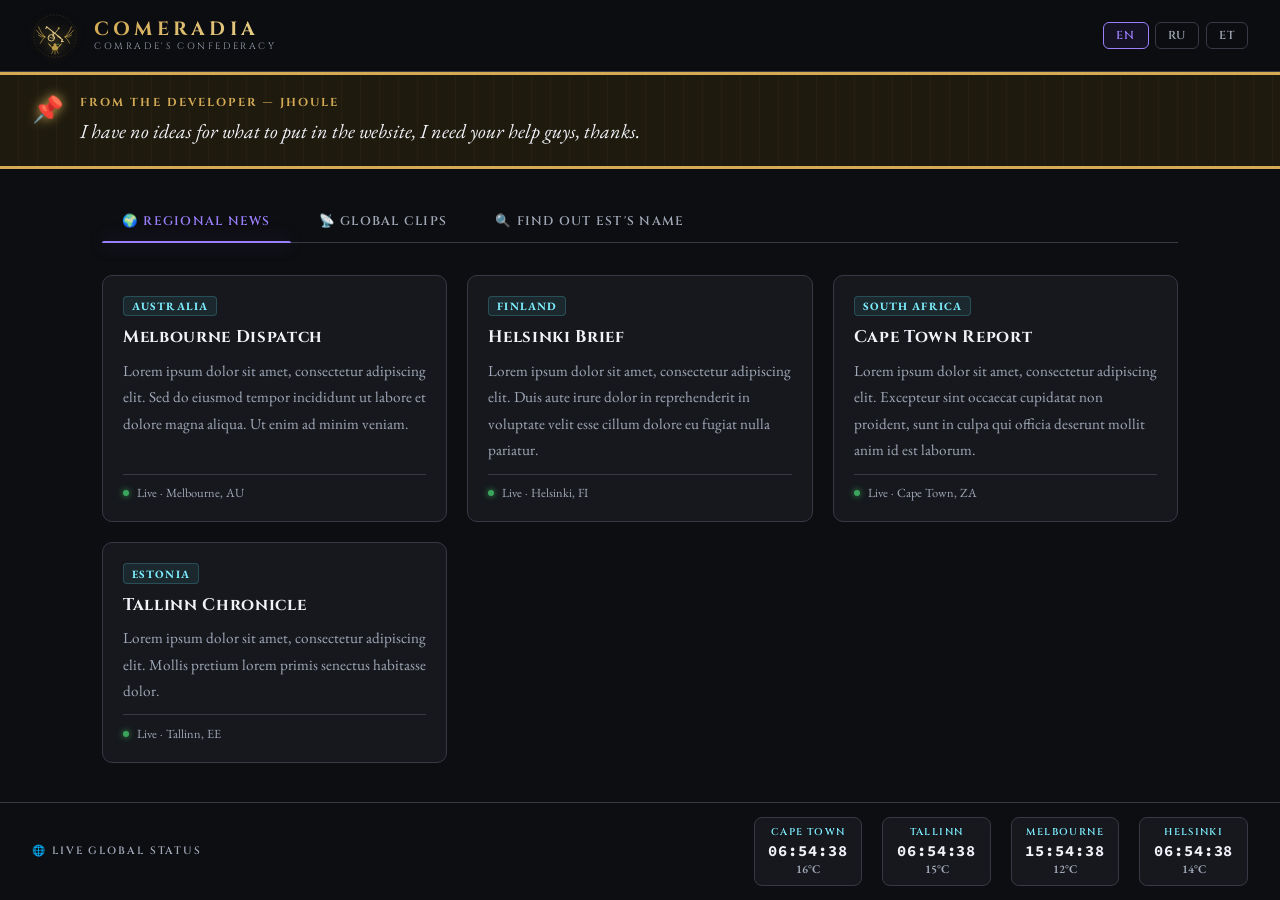
==== index.html @ 1955fc17 "Initial commit: Set up Comeradia project files" ====
<!DOCTYPE html>
<html lang="en">
<head>
  <meta charset="UTF-8" />
  <meta name="viewport" content="width=device-width, initial-scale=1.0" />
  <title>Comeradia — Global News</title>
  <link rel="preconnect" href="https://fonts.googleapis.com" />
  <link rel="stylesheet" href="https://fonts.googleapis.com/css2?family=Cinzel:wght@400;600;700;900&family=EB+Garamond:ital,wght@0,400;0,600;0,700;1,400&family=Source+Code+Pro:wght@400;600;700&display=swap" />
  <link rel="stylesheet" href="style.css" />
</head>
<body>

<!-- ── HEADER ──────────────────────────────────────────────────────────── -->
<header>
  <a class="header-brand" href="/" aria-label="Comeradia Home">

    <!-- ── Coat of Arms SVG ── -->
    <svg class="coa-wrap" viewBox="0 0 100 100" fill="none" xmlns="http://www.w3.org/2000/svg" aria-hidden="true">
      <!-- Palm branches (left) -->
      <g stroke="#c9a84c" stroke-width="1.4" stroke-linecap="round">
        <path d="M28 52 Q18 42 14 30" /><path d="M28 52 Q16 48 10 38" />
        <path d="M28 52 Q20 54 14 48" /><path d="M28 52 Q22 58 18 66" />
      </g>
      <!-- Palm branches (right) -->
      <g stroke="#c9a84c" stroke-width="1.4" stroke-linecap="round">
        <path d="M72 52 Q82 42 86 30" /><path d="M72 52 Q84 48 90 38" />
        <path d="M72 52 Q80 54 86 48" /><path d="M72 52 Q78 58 82 66" />
      </g>
      <!-- AK-47 (diagonal ╲) -->
      <g stroke="#e8d08a" stroke-width="2.2" stroke-linecap="round">
        <!-- barrel -->
        <line x1="32" y1="30" x2="62" y2="54" />
        <!-- stock -->
        <line x1="56" y1="50" x2="66" y2="58" />
        <line x1="66" y1="58" x2="64" y2="62" />
        <line x1="64" y1="62" x2="68" y2="62" />
        <!-- magazine -->
        <line x1="46" y1="42" x2="46" y2="52" />
        <!-- grip detail -->
        <line x1="32" y1="30" x2="30" y2="34" />
      </g>
      <!-- Bomb (diagonal ╱) -->
      <g stroke="#e8d08a" stroke-linecap="round">
        <!-- body -->
        <circle cx="42" cy="54" r="7" stroke-width="2" />
        <!-- fuse -->
        <path d="M46 48 Q52 42 58 34" stroke-width="1.6" />
        <circle cx="58" cy="33" r="2" fill="#c9a84c" stroke="none" />
        <!-- cross band on bomb -->
        <line x1="37" y1="52" x2="47" y2="56" stroke-width="1.2" />
      </g>
      <!-- Eagle body -->
      <g fill="#c9a84c" opacity=".92">
        <!-- body -->
        <ellipse cx="50" cy="76" rx="7" ry="5" />
        <!-- head -->
        <circle cx="50" cy="69" r="3.5" />
        <!-- beak + olive leaf -->
        <path d="M53 69 L56 68.5 L55 70 Z" />
        <ellipse cx="57" cy="68" rx="2.5" ry="1" transform="rotate(-20 57 68)" fill="#3ba55d" />
        <!-- wings -->
        <path d="M43 76 Q36 70 34 64 Q40 68 43 74 Z" />
        <path d="M57 76 Q64 70 66 64 Q60 68 57 74 Z" />
        <!-- tail feathers -->
        <path d="M46 81 Q45 86 43 88" stroke="#c9a84c" stroke-width="1.4" stroke-linecap="round" fill="none"/>
        <path d="M50 82 Q50 87 50 89" stroke="#c9a84c" stroke-width="1.4" stroke-linecap="round" fill="none"/>
        <path d="M54 81 Q55 86 57 88" stroke="#c9a84c" stroke-width="1.4" stroke-linecap="round" fill="none"/>
      </g>
      <!-- Outer ring -->
      <circle cx="50" cy="50" r="46" stroke="#c9a84c" stroke-width=".8" stroke-dasharray="4 3" opacity=".4" />
    </svg>

    <div class="logo">
      <span class="logo-title">Comeradia</span>
      <span class="logo-sub">Comrade's Confederacy</span>
    </div>
  </a>

  <nav class="lang-switcher" aria-label="Language">
    <a href="/"     class="active">EN</a>
    <a href="/ru/">RU</a>
    <a href="/et/">ET</a>
  </nav>
</header>

<!-- ── NOTICEBOARD ─────────────────────────────────────────────────────── -->
<div class="noticeboard" role="note">
  <div class="noticeboard-pin" aria-hidden="true">📌</div>
  <div class="noticeboard-inner">
    <span class="noticeboard-from">From the Developer — Jhoule</span>
    <p class="noticeboard-msg">I have no ideas for what to put in the website, I need your help guys, thanks.</p>
  </div>
</div>

<!-- ── MAIN ────────────────────────────────────────────────────────────── -->
<main>

  <nav class="tab-nav" aria-label="Sections">
    <button class="tab-btn active" data-tab="tab-news">🌍 Regional News</button>
    <button class="tab-btn"        data-tab="tab-clips">📡 Global Clips</button>
    <button class="tab-btn"        data-tab="tab-vault">🔍 Find Out Est's Name</button>
  </nav>

  <!-- ── TAB 1: REGIONAL NEWS ─────────────────────────────────────────── -->
  <section id="tab-news" class="tab-panel active" aria-label="Regional News">

    <div class="cards-grid">

      <article class="news-card">
        <span class="tag">Australia</span>
        <h3>Melbourne Dispatch</h3>
        <p>Lorem ipsum dolor sit amet, consectetur adipiscing elit. Sed do eiusmod tempor incididunt ut labore et dolore magna aliqua. Ut enim ad minim veniam.</p>
        <div class="card-meta"><div class="live-dot"></div> Live · Melbourne, AU</div>
      </article>

      <article class="news-card">
        <span class="tag">Finland</span>
        <h3>Helsinki Brief</h3>
        <p>Lorem ipsum dolor sit amet, consectetur adipiscing elit. Duis aute irure dolor in reprehenderit in voluptate velit esse cillum dolore eu fugiat nulla pariatur.</p>
        <div class="card-meta"><div class="live-dot"></div> Live · Helsinki, FI</div>
      </article>

      <article class="news-card">
        <span class="tag">South Africa</span>
        <h3>Cape Town Report</h3>
        <p>Lorem ipsum dolor sit amet, consectetur adipiscing elit. Excepteur sint occaecat cupidatat non proident, sunt in culpa qui officia deserunt mollit anim id est laborum.</p>
        <div class="card-meta"><div class="live-dot"></div> Live · Cape Town, ZA</div>
      </article>

      <article class="news-card">
        <span class="tag">Estonia</span>
        <h3>Tallinn Chronicle</h3>
        <p>Lorem ipsum dolor sit amet, consectetur adipiscing elit. Mollis pretium lorem primis senectus habitasse dolor.</p>
        <div class="card-meta"><div class="live-dot"></div> Live · Tallinn, EE</div>
      </article>

    </div>

  </section>

  <!-- ── TAB 2: GLOBAL CLIPS ───────────────────────────────────────────── -->
  <section id="tab-clips" class="tab-panel" aria-label="Global Clips">

    <div class="clips-header">
      <h2>Broadcast Feed</h2>
      <span class="live-badge"><span class="dot"></span>Live</span>
    </div>

    <div class="clips-feed">

      <div class="clip-item">
        <span class="clip-index">#001</span>
        <div class="clip-body">
          <span class="clip-region">South Africa</span>
          <div class="clip-headline">Southern Hemisphere Bulletin — Morning Edition</div>
          <div class="clip-copy">Lorem ipsum dolor sit amet, consectetur adipiscing elit. Sed do eiusmod tempor incididunt ut labore et dolore magna aliqua. Praesent commodo cursus magna, vel scelerisque nisl consectetur.</div>
        </div>
        <span class="clip-time">08:14 UTC</span>
      </div>

      <div class="clip-item">
        <span class="clip-index">#002</span>
        <div class="clip-body">
          <span class="clip-region">Estonia</span>
          <div class="clip-headline">Baltic State Briefing — Infrastructure Update</div>
          <div class="clip-copy">Lorem ipsum dolor sit amet, consectetur adipiscing elit. Duis aute irure dolor in reprehenderit in voluptate velit esse cillum dolore eu fugiat nulla pariatur.</div>
        </div>
        <span class="clip-time">09:02 UTC</span>
      </div>

      <div class="clip-item">
        <span class="clip-index">#003</span>
        <div class="clip-body">
          <span class="clip-region">Australia</span>
          <div class="clip-headline">Pacific Rim Digest — Trade & Economy</div>
          <div class="clip-copy">Lorem ipsum dolor sit amet, consectetur adipiscing elit. Excepteur sint occaecat cupidatat non proident, sunt in culpa qui officia deserunt mollit anim id est laborum.</div>
        </div>
        <span class="clip-time">10:47 UTC</span>
      </div>

      <div class="clip-item">
        <span class="clip-index">#004</span>
        <div class="clip-body">
          <span class="clip-region">Finland</span>
          <div class="clip-headline">Nordic Report — Climate & Policy Roundup</div>
          <div class="clip-copy">Lorem ipsum dolor sit amet, consectetur adipiscing elit. Mollis pretium lorem primis senectus habitasse dolor. Quisque aliquet velit sit amet libero facilisis lobortis.</div>
        </div>
        <span class="clip-time">11:33 UTC</span>
      </div>

      <div class="clip-item">
        <span class="clip-index">#005</span>
        <div class="clip-body">
          <span class="clip-region">Global</span>
          <div class="clip-headline">Breaking: Comeradia Network — Emergency Broadcast Simulation</div>
          <div class="clip-copy">Lorem ipsum dolor sit amet, consectetur adipiscing elit. Integer nec odio. Praesent libero. Sed cursus ante dapibus diam. Sed nisi. Nulla quis sem at nibh elementum imperdiet.</div>
        </div>
        <span class="clip-time">12:00 UTC</span>
      </div>

    </div>

  </section>

  <!-- ── TAB 3: THE VAULT ──────────────────────────────────────────────── -->
  <section id="tab-vault" class="tab-panel" aria-label="The Vault">

    <div class="vault-terminal">
      <div class="vault-icons" aria-hidden="true">🔒 ⚠️ 🔒 ⚠️ 🔒</div>
      <div class="vault-title">Classified Data</div>
      <div class="vault-sub">[ UNIQUE ESTONIAN FIRST NAME VAULT ]<br/>// SECURITY CLEARANCE: ULTRA-ENIGMA //</div>
      <button id="btn-vault" class="btn-vault">⚡ Access Enigma Retrieval</button>
    </div>

  </section>

</main>

<!-- ── DENIAL OVERLAY ───────────────────────────────────────────────────── -->
<div id="denial-overlay" class="denial-overlay" role="alertdialog" aria-modal="true" aria-labelledby="denial-msg">
  <div id="denial-msg" class="denial-msg" style="color:var(--danger)"></div>
  <div class="denial-static">SYSTEM INTEGRITY: COMPROMISED ░░░░░░░░░░░░</div>
  <div class="denial-static">FIREWALL BREACH DETECTED ▒▒▒▒ ROLL BACK? NO.</div>
  <button id="btn-dismiss" class="btn-dismiss">[ ACKNOWLEDGE AND RETREAT ]</button>
</div>

<!-- ── FOOTER — LIVE CLOCKS ─────────────────────────────────────────────── -->
<footer>
  <span class="footer-label">🌐 Live Global Status</span>
  <div class="clock-widget" aria-label="Live clocks and temperatures">

    <div class="clock-item">
      <span class="clock-city">Cape Town</span>
      <span class="clock-time" id="clock-za">--:--:--</span>
      <span class="clock-temp">16°C</span>
    </div>

    <div class="clock-item">
      <span class="clock-city">Tallinn</span>
      <span class="clock-time" id="clock-et">--:--:--</span>
      <span class="clock-temp">15°C</span>
    </div>

    <div class="clock-item">
      <span class="clock-city">Melbourne</span>
      <span class="clock-time" id="clock-au">--:--:--</span>
      <span class="clock-temp">12°C</span>
    </div>

    <div class="clock-item">
      <span class="clock-city">Helsinki</span>
      <span class="clock-time" id="clock-fi">--:--:--</span>
      <span class="clock-temp">14°C</span>
    </div>

  </div>
</footer>

<script src="script.js"></script>
</body>
</html>
---- style.css ----
/* ─── RESET & VARIABLES ─────────────────────────────────────────────────── */
*, *::before, *::after { box-sizing: border-box; margin: 0; padding: 0; }

:root {
  --bg:        #0d0e11;
  --bg-card:   #16181d;
  --bg-input:  #1e2028;
  --border:    #363a45;
  --accent:    #9b7ffe;
  --accent-2:  #7deeff;
  --gold:      #d4aa55;
  --text:      #f0f2f8;
  --muted:     #a0a8b8;
  --danger:    #ff5566;
  --radius:    10px;
  --glow:      0 0 18px rgba(124,92,252,.45);
  --glow2:     0 0 18px rgba(92,232,252,.35);
  --glow-gold: 0 0 14px rgba(201,168,76,.5);
  --trans:     .22s cubic-bezier(.4,0,.2,1);
}

body {
  background: var(--bg);
  color: var(--text);
  font-family: 'EB Garamond', 'Georgia', serif;
  min-height: 100vh;
  display: flex;
  flex-direction: column;
}

::-webkit-scrollbar { width: 6px; }
::-webkit-scrollbar-track { background: var(--bg); }
::-webkit-scrollbar-thumb { background: var(--border); border-radius: 3px; }

/* ─── HEADER ─────────────────────────────────────────────────────────────── */
header {
  display: flex;
  align-items: center;
  justify-content: space-between;
  padding: 0 2rem;
  height: 72px;
  background: rgba(13,14,17,.9);
  backdrop-filter: blur(14px);
  border-bottom: 1px solid var(--border);
  position: sticky;
  top: 0;
  z-index: 100;
  gap: 1rem;
}

.header-brand {
  display: flex;
  align-items: center;
  gap: 1rem;
  text-decoration: none;
}

/* ── Coat of Arms SVG container ── */
.coa-wrap {
  width: 46px;
  height: 46px;
  flex-shrink: 0;
  filter: drop-shadow(0 0 6px rgba(201,168,76,.55));
  transition: filter var(--trans);
}
.coa-wrap:hover { filter: drop-shadow(0 0 12px rgba(201,168,76,.85)); }

.logo {
  display: flex;
  flex-direction: column;
  line-height: 1;
}

.logo-title {
  font-size: 1.2rem;
  font-weight: 700;
  letter-spacing: .22em;
  text-transform: uppercase;
  font-family: 'Cinzel', 'Georgia', serif;
  background: linear-gradient(90deg, var(--gold), #e8d08a, var(--gold));
  background-size: 200%;
  -webkit-background-clip: text;
  -webkit-text-fill-color: transparent;
  background-clip: text;
  animation: shimmer 4s linear infinite;
}

.logo-sub {
  font-size: .58rem;
  font-weight: 400;
  letter-spacing: .28em;
  text-transform: uppercase;
  color: var(--muted);
  margin-top: 3px;
  font-family: 'Cinzel', 'Georgia', serif;
}

@keyframes shimmer {
  0%   { background-position: 0% 50%; }
  100% { background-position: 200% 50%; }
}

/* ── Language switcher ── */
.lang-switcher { display: flex; gap: .4rem; align-items: center; }

.lang-switcher a {
  padding: .3rem .75rem;
  border-radius: 6px;
  border: 1px solid var(--border);
  color: var(--muted);
  text-decoration: none;
  font-size: .72rem;
  font-weight: 600;
  letter-spacing: .1em;
  font-family: 'Cinzel', serif;
  transition: color var(--trans), border-color var(--trans), background var(--trans);
}

.lang-switcher a:hover,
.lang-switcher a.active {
  color: var(--accent);
  border-color: var(--accent);
  background: rgba(124,92,252,.08);
}

/* ─── MAIN ───────────────────────────────────────────────────────────────── */
main { flex: 1; padding: 2rem; max-width: 1140px; margin: 0 auto; width: 100%; }

/* ─── TAB NAV ────────────────────────────────────────────────────────────── */
.tab-nav {
  display: flex;
  gap: .5rem;
  border-bottom: 1px solid var(--border);
  margin-bottom: 2rem;
}

.tab-btn {
  background: none;
  border: none;
  color: var(--muted);
  padding: .75rem 1.25rem;
  font-size: .78rem;
  font-weight: 600;
  letter-spacing: .1em;
  text-transform: uppercase;
  font-family: 'Cinzel', serif;
  cursor: pointer;
  position: relative;
  transition: color var(--trans);
}

.tab-btn::after {
  content: '';
  position: absolute;
  bottom: -1px; left: 0; right: 0;
  height: 2px;
  background: var(--accent);
  box-shadow: var(--glow);
  transform: scaleX(0);
  transition: transform var(--trans);
  border-radius: 2px 2px 0 0;
}

.tab-btn:hover { color: var(--text); }
.tab-btn.active { color: var(--accent); }
.tab-btn.active::after { transform: scaleX(1); }

/* ─── TAB PANELS ─────────────────────────────────────────────────────────── */
.tab-panel { display: none; animation: fadeUp .28s ease; }
.tab-panel.active { display: block; }

@keyframes fadeUp {
  from { opacity: 0; transform: translateY(10px); }
  to   { opacity: 1; transform: translateY(0); }
}

/* ─── NEWS CARDS GRID ────────────────────────────────────────────────────── */
.cards-grid {
  display: grid;
  grid-template-columns: repeat(auto-fill, minmax(260px, 1fr));
  gap: 1.25rem;
}

.news-card {
  background: var(--bg-card);
  border: 1px solid var(--border);
  border-radius: var(--radius);
  padding: 1.25rem;
  display: flex;
  flex-direction: column;
  gap: .6rem;
  cursor: default;
  transition: border-color var(--trans), transform var(--trans), box-shadow var(--trans);
}

.news-card:hover {
  border-color: var(--accent);
  box-shadow: var(--glow);
  transform: translateY(-3px);
}

.news-card .tag {
  display: inline-block;
  font-size: .7rem;
  font-weight: 700;
  letter-spacing: .1em;
  text-transform: uppercase;
  color: var(--accent-2);
  background: rgba(92,232,252,.08);
  border: 1px solid rgba(92,232,252,.2);
  border-radius: 4px;
  padding: .15rem .5rem;
  width: fit-content;
}

.news-card h3 { font-size: 1.05rem; font-weight: 700; color: var(--text); font-family: 'Cinzel', serif; letter-spacing: .04em; }

.news-card p { font-size: .95rem; color: var(--muted); line-height: 1.75; }

.news-card .card-meta {
  display: flex;
  align-items: center;
  gap: .5rem;
  margin-top: auto;
  padding-top: .6rem;
  border-top: 1px solid var(--border);
  font-size: .78rem;
  color: var(--muted);
}

.card-meta .live-dot {
  width: 6px; height: 6px;
  border-radius: 50%;
  background: #3ba55d;
  box-shadow: 0 0 6px #3ba55d;
  animation: pulse 2s ease-in-out infinite;
  flex-shrink: 0;
}

/* ─── GLOBAL CLIPS ───────────────────────────────────────────────────────── */
.clips-header {
  display: flex;
  align-items: center;
  gap: .75rem;
  margin-bottom: 1.5rem;
}

.clips-header h2 {
  font-size: 1rem;
  font-weight: 700;
  letter-spacing: .15em;
  text-transform: uppercase;
  color: var(--text);
  font-family: 'Cinzel', serif;
}

.live-badge {
  display: flex;
  align-items: center;
  gap: .35rem;
  font-size: .7rem;
  font-weight: 700;
  letter-spacing: .12em;
  text-transform: uppercase;
  color: #ff4455;
  border: 1px solid rgba(255,68,85,.35);
  border-radius: 4px;
  padding: .15rem .55rem;
  background: rgba(255,68,85,.07);
}

.live-badge .dot {
  width: 6px; height: 6px;
  border-radius: 50%;
  background: #ff4455;
  animation: pulse 1s ease-in-out infinite;
}

.clips-feed { display: flex; flex-direction: column; gap: 1rem; }

.clip-item {
  background: var(--bg-card);
  border: 1px solid var(--border);
  border-radius: var(--radius);
  padding: 1.1rem 1.25rem;
  display: grid;
  grid-template-columns: auto 1fr auto;
  gap: .75rem 1rem;
  align-items: start;
  transition: border-color var(--trans), box-shadow var(--trans);
}

.clip-item:hover { border-color: var(--border); box-shadow: 0 2px 18px rgba(0,0,0,.3); }

.clip-index {
  font-size: .7rem;
  font-weight: 700;
  color: var(--accent);
  letter-spacing: .06em;
  padding-top: .15rem;
  font-family: 'Source Code Pro', monospace;
}

.clip-body { display: flex; flex-direction: column; gap: .3rem; }

.clip-region {
  font-size: .7rem;
  font-weight: 700;
  letter-spacing: .1em;
  text-transform: uppercase;
  color: var(--gold);
}

.clip-headline { font-size: .92rem; font-weight: 700; color: var(--text); font-family: 'Cinzel', serif; letter-spacing: .03em; }

.clip-copy { font-size: .92rem; color: var(--muted); line-height: 1.65; }

.clip-time {
  font-size: .74rem;
  color: var(--muted);
  font-family: 'Source Code Pro', monospace;
  white-space: nowrap;
  padding-top: .15rem;
}

/* ─── VAULT ──────────────────────────────────────────────────────────────── */
.vault-terminal {
  border: 1px solid var(--danger);
  border-radius: var(--radius);
  padding: 2.5rem 2rem;
  text-align: center;
  background: rgba(255,68,85,.03);
  position: relative;
  overflow: hidden;
}

.vault-terminal::before {
  content: '';
  position: absolute;
  inset: 0;
  background: repeating-linear-gradient(
    0deg,
    transparent, transparent 2px,
    rgba(255,68,85,.015) 2px, rgba(255,68,85,.015) 4px
  );
  pointer-events: none;
}

.vault-icons { font-size: 2.5rem; letter-spacing: .5rem; margin-bottom: 1rem; filter: drop-shadow(0 0 8px var(--danger)); }
.vault-title { font-size: 1rem; font-weight: 700; letter-spacing: .2em; text-transform: uppercase; color: var(--danger); text-shadow: 0 0 12px rgba(255,68,85,.6); margin-bottom: .5rem; font-family: 'Cinzel', serif; }
.vault-sub   { color: var(--muted); font-size: .88rem; letter-spacing: .06em; margin-bottom: 2rem; font-family: 'Source Code Pro', monospace; }

.btn-vault {
  background: none;
  border: 2px solid var(--danger);
  color: var(--danger);
  border-radius: var(--radius);
  padding: 1rem 2.5rem;
  font-size: .85rem;
  font-weight: 700;
  letter-spacing: .16em;
  text-transform: uppercase;
  font-family: 'Cinzel', serif;
  cursor: pointer;
  transition: background var(--trans), box-shadow var(--trans), transform var(--trans);
  box-shadow: 0 0 20px rgba(255,68,85,.25);
}

.btn-vault:hover { background: rgba(255,68,85,.08); box-shadow: 0 0 32px rgba(255,68,85,.5); transform: scale(1.03); }

/* ─── DENIAL OVERLAY ─────────────────────────────────────────────────────── */
.denial-overlay {
  position: fixed;
  inset: 0;
  background: rgba(0,0,0,.92);
  z-index: 200;
  display: flex;
  flex-direction: column;
  align-items: center;
  justify-content: center;
  gap: 1.25rem;
  opacity: 0;
  pointer-events: none;
  transition: opacity .2s;
}

.denial-overlay.show { opacity: 1; pointer-events: all; }

.denial-msg {
  font-size: clamp(1.4rem, 4vw, 2.4rem);
  font-weight: 900;
  letter-spacing: .1em;
  text-transform: uppercase;
  text-align: center;
  padding: 0 1rem;
  font-family: 'Cinzel', serif;
  animation: blink .55s step-start infinite;
}

@keyframes blink { 50% { opacity: 0; } }

.denial-static {
  color: var(--danger);
  font-family: 'Source Code Pro', monospace;
  font-size: .88rem;
  opacity: .9;
  letter-spacing: .08em;
  animation: flicker 1.2s linear infinite;
}

@keyframes flicker {
  0%,100% { opacity: .7; }
  45%      { opacity: .3; }
  50%      { opacity: .9; }
  55%      { opacity: .2; }
}

.btn-dismiss {
  margin-top: .5rem;
  background: none;
  border: 1px solid var(--muted);
  color: var(--muted);
  border-radius: 6px;
  padding: .5rem 1.5rem;
  font-size: .72rem;
  font-family: 'Cinzel', serif;
  letter-spacing: .1em;
  cursor: pointer;
  transition: color var(--trans), border-color var(--trans);
  animation: none;
  opacity: 1;
}

.btn-dismiss:hover { color: var(--text); border-color: var(--text); }

/* ─── FOOTER — LIVE CLOCKS ───────────────────────────────────────────────── */
footer {
  border-top: 1px solid var(--border);
  padding: .9rem 2rem;
  display: flex;
  align-items: center;
  justify-content: space-between;
  flex-wrap: wrap;
  gap: .75rem;
}

.footer-label {
  font-size: .66rem;
  font-weight: 600;
  letter-spacing: .18em;
  text-transform: uppercase;
  color: var(--muted);
  white-space: nowrap;
  font-family: 'Cinzel', serif;
}

.clock-widget { display: flex; gap: 1.25rem; flex-wrap: wrap; }

.clock-item {
  display: flex;
  flex-direction: column;
  align-items: center;
  gap: .1rem;
  background: var(--bg-card);
  border: 1px solid var(--border);
  border-radius: 8px;
  padding: .45rem .85rem;
  min-width: 96px;
  transition: border-color var(--trans);
}

.clock-item:hover { border-color: var(--accent-2); }

.clock-city {
  font-size: .62rem;
  font-weight: 600;
  letter-spacing: .14em;
  text-transform: uppercase;
  color: var(--accent-2);
  font-family: 'Cinzel', serif;
}

.clock-time {
  font-size: .96rem;
  font-weight: 700;
  font-family: 'Source Code Pro', monospace;
  color: var(--text);
  letter-spacing: .06em;
}

.clock-temp {
  font-size: .74rem;
  color: var(--muted);
  font-weight: 600;
}

@keyframes pulse {
  0%,100% { transform: scale(1); opacity: 1; }
  50%      { transform: scale(1.5); opacity: .5; }
}

/* ─── NOTICEBOARD ────────────────────────────────────────────────────────── */
.noticeboard {
  background: #1e1a0e;
  border-top: 3px solid var(--gold);
  border-bottom: 3px solid var(--gold);
  padding: 1.25rem 2rem;
  display: flex;
  align-items: flex-start;
  gap: 1rem;
  position: relative;
}

.noticeboard::before {
  content: '';
  position: absolute;
  inset: 0;
  background: repeating-linear-gradient(
    90deg,
    transparent,
    transparent 18px,
    rgba(201,168,76,.04) 18px,
    rgba(201,168,76,.04) 19px
  );
  pointer-events: none;
}

.noticeboard-pin {
  font-size: 1.6rem;
  flex-shrink: 0;
  filter: drop-shadow(0 0 6px var(--gold));
  line-height: 1;
  margin-top: .1rem;
}

.noticeboard-inner {
  display: flex;
  flex-direction: column;
  gap: .35rem;
}

.noticeboard-from {
  font-family: 'Cinzel', serif;
  font-size: .72rem;
  font-weight: 700;
  letter-spacing: .18em;
  text-transform: uppercase;
  color: var(--gold);
}

.noticeboard-msg {
  font-family: 'EB Garamond', Georgia, serif;
  font-size: 1.25rem;
  font-style: italic;
  color: var(--text);
  line-height: 1.5;
}

@media (max-width: 480px) {
  .noticeboard { padding: 1rem .85rem; gap: .75rem; }
  .noticeboard-msg { font-size: 1.05rem; }
}

/* ─── RESPONSIVE ─────────────────────────────────────────────────────────── */

/* Tablet: ≤ 768px */
@media (max-width: 768px) {
  header {
    padding: 0 1.1rem;
    height: 60px;
  }

  .logo-title { font-size: 1rem; letter-spacing: .16em; }
  .logo-sub   { display: none; }

  .coa-wrap { width: 36px; height: 36px; }

  main { padding: 1.25rem 1rem; }

  .tab-nav {
    gap: 0;
    overflow-x: auto;
    scrollbar-width: none;
  }
  .tab-nav::-webkit-scrollbar { display: none; }

  .tab-btn {
    font-size: .7rem;
    padding: .65rem .9rem;
    white-space: nowrap;
    flex-shrink: 0;
  }

  .cards-grid {
    grid-template-columns: 1fr;
  }

  .clip-item {
    grid-template-columns: auto 1fr;
    grid-template-rows: auto auto;
  }
  .clip-time {
    grid-column: 2;
    grid-row: 2;
  }

  footer {
    flex-direction: column;
    align-items: flex-start;
    padding: 1rem;
    gap: .75rem;
  }

  .clock-widget {
    width: 100%;
    display: grid;
    grid-template-columns: repeat(2, 1fr);
    gap: .6rem;
  }

  .clock-item { min-width: unset; }
}

/* Mobile: ≤ 480px */
@media (max-width: 480px) {
  header { padding: 0 .85rem; }

  .header-brand { gap: .6rem; }

  .lang-switcher a {
    padding: .25rem .55rem;
    font-size: .65rem;
  }

  .tab-btn {
    font-size: .65rem;
    padding: .6rem .75rem;
    letter-spacing: .06em;
  }

  main { padding: 1rem .85rem; }

  .news-card { padding: 1rem; }

  .clip-item { padding: .9rem 1rem; }

  .vault-terminal { padding: 2rem 1.1rem; }

  .vault-icons { font-size: 1.8rem; letter-spacing: .3rem; }

  .btn-vault {
    padding: .85rem 1.5rem;
    font-size: .78rem;
    width: 100%;
  }

  .denial-msg { font-size: clamp(1.1rem, 6vw, 1.8rem); }

  .denial-static { font-size: .75rem; }

  .clock-widget { grid-template-columns: repeat(2, 1fr); }
}
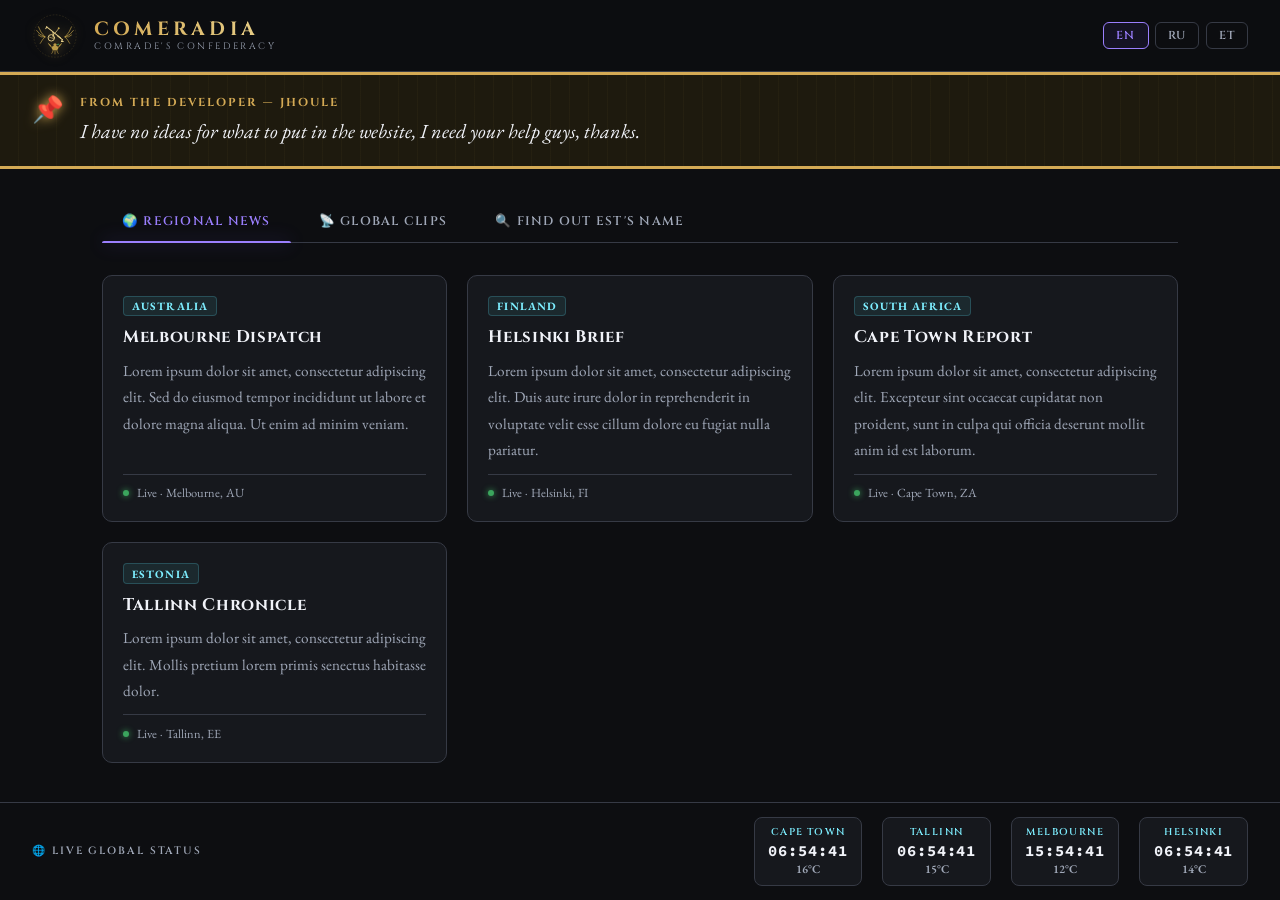
==== commit b4a37b36: "Fix: Adjust language routing paths for GitHub Pages subfolder" ====
--- a/index.html
+++ b/index.html
@@ -77,9 +77,9 @@
   </a>
 
   <nav class="lang-switcher" aria-label="Language">
-    <a href="/"     class="active">EN</a>
-    <a href="/ru/">RU</a>
-    <a href="/et/">ET</a>
+    <a href="./" class="active">EN</a>
+    <a href="./ru/">RU</a>
+    <a href="./et/">ET</a>
   </nav>
 </header>
 
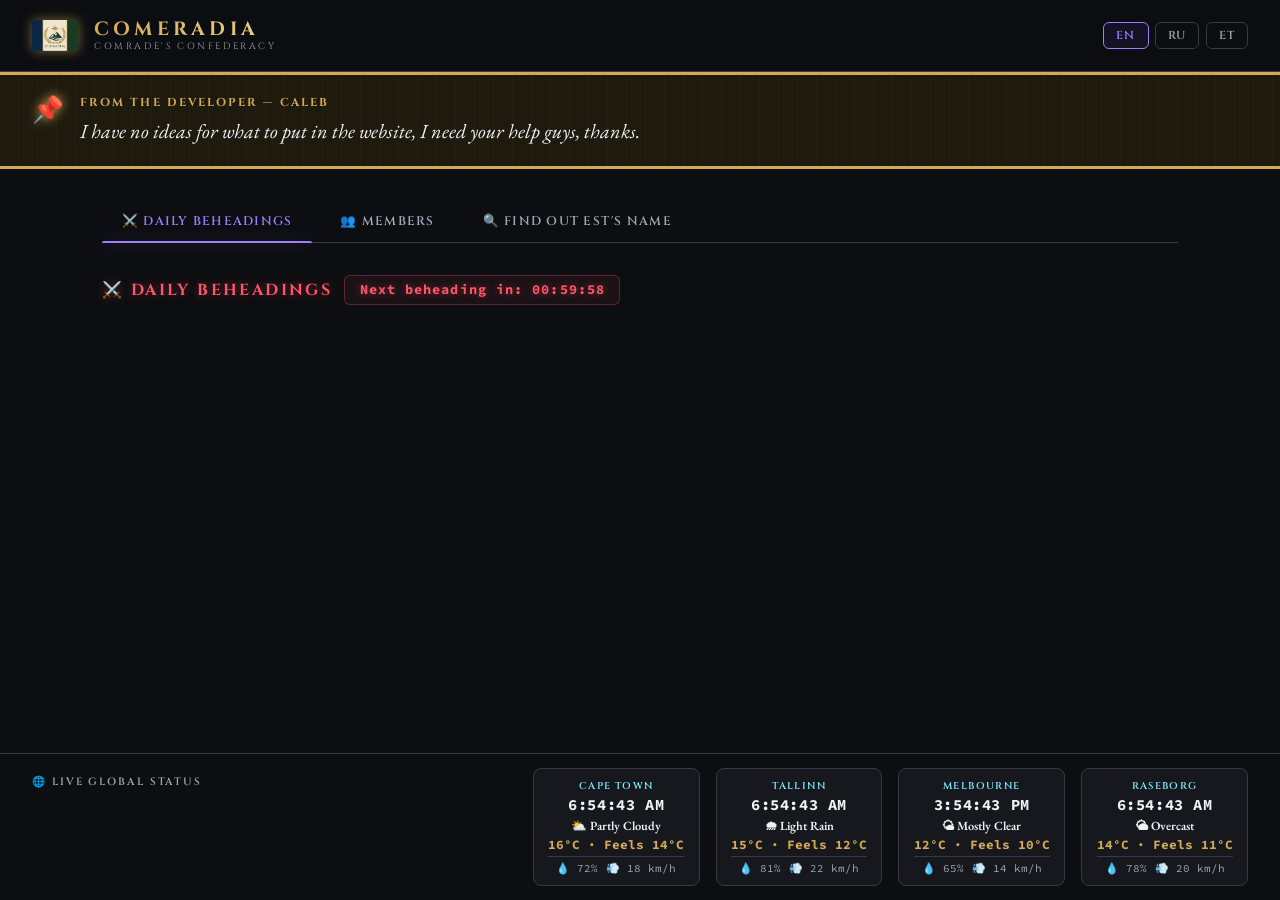
==== commit 54988381: "Update 2.0" ====
--- a/index.html
+++ b/index.html
@@ -12,70 +12,13 @@
 
 <!-- ── HEADER ──────────────────────────────────────────────────────────── -->
 <header>
-  <a class="header-brand" href="/" aria-label="Comeradia Home">
-
-    <!-- ── Coat of Arms SVG ── -->
-    <svg class="coa-wrap" viewBox="0 0 100 100" fill="none" xmlns="http://www.w3.org/2000/svg" aria-hidden="true">
-      <!-- Palm branches (left) -->
-      <g stroke="#c9a84c" stroke-width="1.4" stroke-linecap="round">
-        <path d="M28 52 Q18 42 14 30" /><path d="M28 52 Q16 48 10 38" />
-        <path d="M28 52 Q20 54 14 48" /><path d="M28 52 Q22 58 18 66" />
-      </g>
-      <!-- Palm branches (right) -->
-      <g stroke="#c9a84c" stroke-width="1.4" stroke-linecap="round">
-        <path d="M72 52 Q82 42 86 30" /><path d="M72 52 Q84 48 90 38" />
-        <path d="M72 52 Q80 54 86 48" /><path d="M72 52 Q78 58 82 66" />
-      </g>
-      <!-- AK-47 (diagonal ╲) -->
-      <g stroke="#e8d08a" stroke-width="2.2" stroke-linecap="round">
-        <!-- barrel -->
-        <line x1="32" y1="30" x2="62" y2="54" />
-        <!-- stock -->
-        <line x1="56" y1="50" x2="66" y2="58" />
-        <line x1="66" y1="58" x2="64" y2="62" />
-        <line x1="64" y1="62" x2="68" y2="62" />
-        <!-- magazine -->
-        <line x1="46" y1="42" x2="46" y2="52" />
-        <!-- grip detail -->
-        <line x1="32" y1="30" x2="30" y2="34" />
-      </g>
-      <!-- Bomb (diagonal ╱) -->
-      <g stroke="#e8d08a" stroke-linecap="round">
-        <!-- body -->
-        <circle cx="42" cy="54" r="7" stroke-width="2" />
-        <!-- fuse -->
-        <path d="M46 48 Q52 42 58 34" stroke-width="1.6" />
-        <circle cx="58" cy="33" r="2" fill="#c9a84c" stroke="none" />
-        <!-- cross band on bomb -->
-        <line x1="37" y1="52" x2="47" y2="56" stroke-width="1.2" />
-      </g>
-      <!-- Eagle body -->
-      <g fill="#c9a84c" opacity=".92">
-        <!-- body -->
-        <ellipse cx="50" cy="76" rx="7" ry="5" />
-        <!-- head -->
-        <circle cx="50" cy="69" r="3.5" />
-        <!-- beak + olive leaf -->
-        <path d="M53 69 L56 68.5 L55 70 Z" />
-        <ellipse cx="57" cy="68" rx="2.5" ry="1" transform="rotate(-20 57 68)" fill="#3ba55d" />
-        <!-- wings -->
-        <path d="M43 76 Q36 70 34 64 Q40 68 43 74 Z" />
-        <path d="M57 76 Q64 70 66 64 Q60 68 57 74 Z" />
-        <!-- tail feathers -->
-        <path d="M46 81 Q45 86 43 88" stroke="#c9a84c" stroke-width="1.4" stroke-linecap="round" fill="none"/>
-        <path d="M50 82 Q50 87 50 89" stroke="#c9a84c" stroke-width="1.4" stroke-linecap="round" fill="none"/>
-        <path d="M54 81 Q55 86 57 88" stroke="#c9a84c" stroke-width="1.4" stroke-linecap="round" fill="none"/>
-      </g>
-      <!-- Outer ring -->
-      <circle cx="50" cy="50" r="46" stroke="#c9a84c" stroke-width=".8" stroke-dasharray="4 3" opacity=".4" />
-    </svg>
-
+  <a class="header-brand" href="./" aria-label="Comeradia Home">
+    <img class="logo-img" src="./assets/image.webp" alt="Comeradia Coat of Arms" />
     <div class="logo">
       <span class="logo-title">Comeradia</span>
       <span class="logo-sub">Comrade's Confederacy</span>
     </div>
   </a>
-
   <nav class="lang-switcher" aria-label="Language">
     <a href="./" class="active">EN</a>
     <a href="./ru/">RU</a>
@@ -87,7 +30,7 @@
 <div class="noticeboard" role="note">
   <div class="noticeboard-pin" aria-hidden="true">📌</div>
   <div class="noticeboard-inner">
-    <span class="noticeboard-from">From the Developer — Jhoule</span>
+    <span class="noticeboard-from">From the Developer — Caleb</span>
     <p class="noticeboard-msg">I have no ideas for what to put in the website, I need your help guys, thanks.</p>
   </div>
 </div>
@@ -96,122 +39,63 @@
 <main>
 
   <nav class="tab-nav" aria-label="Sections">
-    <button class="tab-btn active" data-tab="tab-news">🌍 Regional News</button>
-    <button class="tab-btn"        data-tab="tab-clips">📡 Global Clips</button>
+    <button class="tab-btn active" data-tab="tab-behead">⚔️ Daily Beheadings</button>
+    <button class="tab-btn"        data-tab="tab-members">👥 Members</button>
     <button class="tab-btn"        data-tab="tab-vault">🔍 Find Out Est's Name</button>
   </nav>
 
-  <!-- ── TAB 1: REGIONAL NEWS ─────────────────────────────────────────── -->
-  <section id="tab-news" class="tab-panel active" aria-label="Regional News">
-
-    <div class="cards-grid">
-
-      <article class="news-card">
-        <span class="tag">Australia</span>
-        <h3>Melbourne Dispatch</h3>
-        <p>Lorem ipsum dolor sit amet, consectetur adipiscing elit. Sed do eiusmod tempor incididunt ut labore et dolore magna aliqua. Ut enim ad minim veniam.</p>
-        <div class="card-meta"><div class="live-dot"></div> Live · Melbourne, AU</div>
-      </article>
-
-      <article class="news-card">
-        <span class="tag">Finland</span>
-        <h3>Helsinki Brief</h3>
-        <p>Lorem ipsum dolor sit amet, consectetur adipiscing elit. Duis aute irure dolor in reprehenderit in voluptate velit esse cillum dolore eu fugiat nulla pariatur.</p>
-        <div class="card-meta"><div class="live-dot"></div> Live · Helsinki, FI</div>
-      </article>
-
-      <article class="news-card">
-        <span class="tag">South Africa</span>
-        <h3>Cape Town Report</h3>
-        <p>Lorem ipsum dolor sit amet, consectetur adipiscing elit. Excepteur sint occaecat cupidatat non proident, sunt in culpa qui officia deserunt mollit anim id est laborum.</p>
-        <div class="card-meta"><div class="live-dot"></div> Live · Cape Town, ZA</div>
-      </article>
-
-      <article class="news-card">
-        <span class="tag">Estonia</span>
-        <h3>Tallinn Chronicle</h3>
-        <p>Lorem ipsum dolor sit amet, consectetur adipiscing elit. Mollis pretium lorem primis senectus habitasse dolor.</p>
-        <div class="card-meta"><div class="live-dot"></div> Live · Tallinn, EE</div>
-      </article>
-
+  <!-- ── TAB 1: DAILY BEHEADINGS ──────────────────────────────────────── -->
+  <section id="tab-behead" class="tab-panel active" aria-label="Daily Beheadings">
+    <div class="behead-header">
+      <h2>⚔️ Daily Beheadings</h2>
+      <div id="behead-countdown" class="behead-countdown"></div>
     </div>
-
+    <div class="behead-feed" id="beheading-feed"></div>
   </section>
 
-  <!-- ── TAB 2: GLOBAL CLIPS ───────────────────────────────────────────── -->
-  <section id="tab-clips" class="tab-panel" aria-label="Global Clips">
+  <!-- ── TAB 2: MEMBERS ───────────────────────────────────────────────── -->
+  <section id="tab-members" class="tab-panel" aria-label="Members">
+    <div class="members-grid">
 
-    <div class="clips-header">
-      <h2>Broadcast Feed</h2>
-      <span class="live-badge"><span class="dot"></span>Live</span>
-    </div>
-
-    <div class="clips-feed">
-
-      <div class="clip-item">
-        <span class="clip-index">#001</span>
-        <div class="clip-body">
-          <span class="clip-region">South Africa</span>
-          <div class="clip-headline">Southern Hemisphere Bulletin — Morning Edition</div>
-          <div class="clip-copy">Lorem ipsum dolor sit amet, consectetur adipiscing elit. Sed do eiusmod tempor incididunt ut labore et dolore magna aliqua. Praesent commodo cursus magna, vel scelerisque nisl consectetur.</div>
-        </div>
-        <span class="clip-time">08:14 UTC</span>
+      <div class="member-card" data-member="Caleb">
+        <div class="member-avatar" style="background: linear-gradient(135deg,#7c5cfc,#4a3abf)">C</div>
+        <div class="member-flag">🇿🇦</div>
+        <div class="member-name">Caleb</div>
+        <div class="member-role">Developer &amp; Founder</div>
       </div>
 
-      <div class="clip-item">
-        <span class="clip-index">#002</span>
-        <div class="clip-body">
-          <span class="clip-region">Estonia</span>
-          <div class="clip-headline">Baltic State Briefing — Infrastructure Update</div>
-          <div class="clip-copy">Lorem ipsum dolor sit amet, consectetur adipiscing elit. Duis aute irure dolor in reprehenderit in voluptate velit esse cillum dolore eu fugiat nulla pariatur.</div>
-        </div>
-        <span class="clip-time">09:02 UTC</span>
+      <div class="member-card" data-member="Rosa">
+        <div class="member-avatar" style="background: linear-gradient(135deg,#43b581,#2d7a56)">R</div>
+        <div class="member-flag">🇫🇮</div>
+        <div class="member-name">Rosa</div>
+        <div class="member-role">The Great Herpester</div>
       </div>
 
-      <div class="clip-item">
-        <span class="clip-index">#003</span>
-        <div class="clip-body">
-          <span class="clip-region">Australia</span>
-          <div class="clip-headline">Pacific Rim Digest — Trade & Economy</div>
-          <div class="clip-copy">Lorem ipsum dolor sit amet, consectetur adipiscing elit. Excepteur sint occaecat cupidatat non proident, sunt in culpa qui officia deserunt mollit anim id est laborum.</div>
-        </div>
-        <span class="clip-time">10:47 UTC</span>
+      <div class="member-card" data-member="Jacob">
+        <div class="member-avatar" style="background: linear-gradient(135deg,#f04747,#a83030)">J</div>
+        <div class="member-flag">🇦🇺</div>
+        <div class="member-name">Jacob</div>
+        <div class="member-role">The Comrade</div>
       </div>
 
-      <div class="clip-item">
-        <span class="clip-index">#004</span>
-        <div class="clip-body">
-          <span class="clip-region">Finland</span>
-          <div class="clip-headline">Nordic Report — Climate & Policy Roundup</div>
-          <div class="clip-copy">Lorem ipsum dolor sit amet, consectetur adipiscing elit. Mollis pretium lorem primis senectus habitasse dolor. Quisque aliquet velit sit amet libero facilisis lobortis.</div>
-        </div>
-        <span class="clip-time">11:33 UTC</span>
-      </div>
-
-      <div class="clip-item">
-        <span class="clip-index">#005</span>
-        <div class="clip-body">
-          <span class="clip-region">Global</span>
-          <div class="clip-headline">Breaking: Comeradia Network — Emergency Broadcast Simulation</div>
-          <div class="clip-copy">Lorem ipsum dolor sit amet, consectetur adipiscing elit. Integer nec odio. Praesent libero. Sed cursus ante dapibus diam. Sed nisi. Nulla quis sem at nibh elementum imperdiet.</div>
-        </div>
-        <span class="clip-time">12:00 UTC</span>
+      <div class="member-card" data-member="Est">
+        <div class="member-avatar" style="background: linear-gradient(135deg,#faa61a,#b87512)">?</div>
+        <div class="member-flag">🇪🇪</div>
+        <div class="member-name">Est</div>
+        <div class="member-role">The Enigma</div>
       </div>
 
     </div>
-
   </section>
 
   <!-- ── TAB 3: THE VAULT ──────────────────────────────────────────────── -->
   <section id="tab-vault" class="tab-panel" aria-label="The Vault">
-
     <div class="vault-terminal">
       <div class="vault-icons" aria-hidden="true">🔒 ⚠️ 🔒 ⚠️ 🔒</div>
       <div class="vault-title">Classified Data</div>
       <div class="vault-sub">[ UNIQUE ESTONIAN FIRST NAME VAULT ]<br/>// SECURITY CLEARANCE: ULTRA-ENIGMA //</div>
       <button id="btn-vault" class="btn-vault">⚡ Access Enigma Retrieval</button>
     </div>
-
   </section>
 
 </main>
@@ -224,33 +108,41 @@
   <button id="btn-dismiss" class="btn-dismiss">[ ACKNOWLEDGE AND RETREAT ]</button>
 </div>
 
-<!-- ── FOOTER — LIVE CLOCKS ─────────────────────────────────────────────── -->
+<!-- ── FOOTER ───────────────────────────────────────────────────────────── -->
 <footer>
   <span class="footer-label">🌐 Live Global Status</span>
-  <div class="clock-widget" aria-label="Live clocks and temperatures">
+  <div class="clock-widget" aria-label="Live clocks and weather">
 
     <div class="clock-item">
       <span class="clock-city">Cape Town</span>
       <span class="clock-time" id="clock-za">--:--:--</span>
-      <span class="clock-temp">16°C</span>
+      <span class="clock-condition">⛅ Partly Cloudy</span>
+      <span class="clock-temp">16°C · Feels 14°C</span>
+      <div class="clock-details"><span>💧 72%</span><span>💨 18 km/h</span></div>
     </div>
 
     <div class="clock-item">
       <span class="clock-city">Tallinn</span>
       <span class="clock-time" id="clock-et">--:--:--</span>
-      <span class="clock-temp">15°C</span>
+      <span class="clock-condition">🌧 Light Rain</span>
+      <span class="clock-temp">15°C · Feels 12°C</span>
+      <div class="clock-details"><span>💧 81%</span><span>💨 22 km/h</span></div>
     </div>
 
     <div class="clock-item">
       <span class="clock-city">Melbourne</span>
       <span class="clock-time" id="clock-au">--:--:--</span>
-      <span class="clock-temp">12°C</span>
+      <span class="clock-condition">🌤 Mostly Clear</span>
+      <span class="clock-temp">12°C · Feels 10°C</span>
+      <div class="clock-details"><span>💧 65%</span><span>💨 14 km/h</span></div>
     </div>
 
     <div class="clock-item">
-      <span class="clock-city">Helsinki</span>
+      <span class="clock-city">Raseborg</span>
       <span class="clock-time" id="clock-fi">--:--:--</span>
-      <span class="clock-temp">14°C</span>
+      <span class="clock-condition">🌥 Overcast</span>
+      <span class="clock-temp">14°C · Feels 11°C</span>
+      <div class="clock-details"><span>💧 78%</span><span>💨 20 km/h</span></div>
     </div>
 
   </div>
--- a/style.css
+++ b/style.css
@@ -55,7 +55,17 @@
   text-decoration: none;
 }
 
-/* ── Coat of Arms SVG container ── */
+.logo-img {
+  width: 46px;
+  height: 46px;
+  flex-shrink: 0;
+  object-fit: contain;
+  filter: drop-shadow(0 0 6px rgba(201,168,76,.55));
+  transition: filter var(--trans);
+}
+.logo-img:hover { filter: drop-shadow(0 0 12px rgba(201,168,76,.85)); }
+
+/* fallback SVG coat of arms */
 .coa-wrap {
   width: 46px;
   height: 46px;
@@ -121,6 +131,57 @@
   color: var(--accent);
   border-color: var(--accent);
   background: rgba(124,92,252,.08);
+}
+
+/* ─── NOTICEBOARD ────────────────────────────────────────────────────────── */
+.noticeboard {
+  background: #1e1a0e;
+  border-top: 3px solid var(--gold);
+  border-bottom: 3px solid var(--gold);
+  padding: 1.25rem 2rem;
+  display: flex;
+  align-items: flex-start;
+  gap: 1rem;
+  position: relative;
+}
+
+.noticeboard::before {
+  content: '';
+  position: absolute;
+  inset: 0;
+  background: repeating-linear-gradient(
+    90deg,
+    transparent, transparent 18px,
+    rgba(201,168,76,.04) 18px, rgba(201,168,76,.04) 19px
+  );
+  pointer-events: none;
+}
+
+.noticeboard-pin {
+  font-size: 1.6rem;
+  flex-shrink: 0;
+  filter: drop-shadow(0 0 6px var(--gold));
+  line-height: 1;
+  margin-top: .1rem;
+}
+
+.noticeboard-inner { display: flex; flex-direction: column; gap: .35rem; }
+
+.noticeboard-from {
+  font-family: 'Cinzel', serif;
+  font-size: .72rem;
+  font-weight: 700;
+  letter-spacing: .18em;
+  text-transform: uppercase;
+  color: var(--gold);
+}
+
+.noticeboard-msg {
+  font-family: 'EB Garamond', Georgia, serif;
+  font-size: 1.25rem;
+  font-style: italic;
+  color: var(--text);
+  line-height: 1.5;
 }
 
 /* ─── MAIN ───────────────────────────────────────────────────────────────── */
@@ -214,8 +275,7 @@
 }
 
 .news-card h3 { font-size: 1.05rem; font-weight: 700; color: var(--text); font-family: 'Cinzel', serif; letter-spacing: .04em; }
-
-.news-card p { font-size: .95rem; color: var(--muted); line-height: 1.75; }
+.news-card p  { font-size: .95rem; color: var(--muted); line-height: 1.75; }
 
 .news-card .card-meta {
   display: flex;
@@ -290,7 +350,7 @@
   transition: border-color var(--trans), box-shadow var(--trans);
 }
 
-.clip-item:hover { border-color: var(--border); box-shadow: 0 2px 18px rgba(0,0,0,.3); }
+.clip-item:hover { box-shadow: 0 2px 18px rgba(0,0,0,.3); }
 
 .clip-index {
   font-size: .7rem;
@@ -312,8 +372,7 @@
 }
 
 .clip-headline { font-size: .92rem; font-weight: 700; color: var(--text); font-family: 'Cinzel', serif; letter-spacing: .03em; }
-
-.clip-copy { font-size: .92rem; color: var(--muted); line-height: 1.65; }
+.clip-copy     { font-size: .92rem; color: var(--muted); line-height: 1.65; }
 
 .clip-time {
   font-size: .74rem;
@@ -321,6 +380,176 @@
   font-family: 'Source Code Pro', monospace;
   white-space: nowrap;
   padding-top: .15rem;
+}
+
+/* ─── DAILY BEHEADINGS ───────────────────────────────────────────────────── */
+.behead-header {
+  display: flex;
+  align-items: center;
+  gap: .75rem;
+  margin-bottom: 1.5rem;
+}
+
+.behead-header h2 {
+  font-size: 1rem;
+  font-weight: 700;
+  letter-spacing: .15em;
+  text-transform: uppercase;
+  font-family: 'Cinzel', serif;
+  color: var(--danger);
+  text-shadow: 0 0 10px rgba(255,85,102,.4);
+}
+
+.behead-counter {
+  font-size: .7rem;
+  font-weight: 700;
+  letter-spacing: .1em;
+  font-family: 'Source Code Pro', monospace;
+  color: var(--muted);
+  border: 1px solid var(--border);
+  border-radius: 4px;
+  padding: .15rem .55rem;
+}
+
+.behead-countdown {
+  font-family: 'Source Code Pro', monospace;
+  font-size: .85rem;
+  font-weight: 700;
+  letter-spacing: .08em;
+  color: var(--danger);
+  border: 1px solid rgba(255,85,102,.3);
+  background: rgba(255,85,102,.06);
+  border-radius: 6px;
+  padding: .35rem .9rem;
+  text-shadow: 0 0 8px rgba(255,85,102,.4);
+}
+
+.behead-feed {
+  display: flex;
+  flex-direction: column;
+  gap: .75rem;
+}
+
+.behead-entry {
+  background: var(--bg-card);
+  border: 1px solid var(--border);
+  border-left: 3px solid var(--danger);
+  border-radius: var(--radius);
+  padding: .9rem 1.25rem;
+  display: grid;
+  grid-template-columns: auto 1fr;
+  align-items: center;
+  gap: .75rem 1rem;
+  transition: box-shadow var(--trans);
+}
+
+.behead-entry.new {
+  animation: beheadIn .5s cubic-bezier(.4,0,.2,1);
+}
+
+@keyframes beheadIn {
+  from { opacity: 0; transform: translateX(-12px); border-left-color: var(--gold); }
+  to   { opacity: 1; transform: translateX(0);     border-left-color: var(--danger); }
+}
+
+.behead-icon {
+  font-size: 1.2rem;
+  filter: drop-shadow(0 0 4px rgba(255,85,102,.6));
+}
+
+.behead-text {
+  font-size: .98rem;
+  color: var(--muted);
+  line-height: 1.4;
+}
+
+.behead-text strong {
+  color: var(--text);
+  font-family: 'Cinzel', serif;
+  letter-spacing: .04em;
+}
+
+.behead-time {
+  font-size: .7rem;
+  color: var(--muted);
+  font-family: 'Source Code Pro', monospace;
+  white-space: nowrap;
+}
+
+/* ─── MEMBERS ────────────────────────────────────────────────────────────── */
+.members-grid {
+  display: grid;
+  grid-template-columns: repeat(auto-fill, minmax(220px, 1fr));
+  gap: 1.5rem;
+}
+
+.member-card {
+  background: var(--bg-card);
+  border: 1px solid var(--border);
+  border-radius: var(--radius);
+  padding: 1.75rem 1.25rem 1.25rem;
+  display: flex;
+  flex-direction: column;
+  align-items: center;
+  gap: .6rem;
+  text-align: center;
+  transition: border-color var(--trans), transform var(--trans), box-shadow var(--trans);
+}
+
+.member-card:hover {
+  border-color: var(--accent);
+  box-shadow: var(--glow);
+  transform: translateY(-3px);
+}
+
+.member-avatar {
+  width: 72px;
+  height: 72px;
+  border-radius: 50%;
+  display: flex;
+  align-items: center;
+  justify-content: center;
+  font-family: 'Cinzel', serif;
+  font-size: 1.6rem;
+  font-weight: 700;
+  color: #fff;
+  flex-shrink: 0;
+  border: 2px solid rgba(255,255,255,.12);
+  box-shadow: 0 0 22px rgba(0,0,0,.5);
+}
+
+.member-name {
+  font-family: 'Cinzel', serif;
+  font-size: .95rem;
+  font-weight: 700;
+  letter-spacing: .1em;
+  color: var(--text);
+}
+
+.member-role { font-size: .82rem; color: var(--muted); font-style: italic; }
+
+.member-flag { font-size: 1.5rem; line-height: 1; }
+
+.member-behead-count {
+  font-size: .75rem;
+  font-family: 'Source Code Pro', monospace;
+  color: var(--danger);
+  border: 1px solid rgba(255,85,102,.3);
+  background: rgba(255,85,102,.07);
+  border-radius: 4px;
+  padding: .2rem .55rem;
+  margin-top: .1rem;
+  transition: transform var(--trans);
+}
+
+.member-behead-count.bump {
+  animation: badgeBump .35s ease;
+}
+
+@keyframes badgeBump {
+  0%   { transform: scale(1); }
+  50%  { transform: scale(1.25); color: var(--gold); }
+  100% { transform: scale(1); }
 }
 
 /* ─── VAULT ──────────────────────────────────────────────────────────────── */
@@ -433,12 +662,12 @@
 
 .btn-dismiss:hover { color: var(--text); border-color: var(--text); }
 
-/* ─── FOOTER — LIVE CLOCKS ───────────────────────────────────────────────── */
+/* ─── FOOTER — LIVE CLOCKS + WEATHER ────────────────────────────────────── */
 footer {
   border-top: 1px solid var(--border);
   padding: .9rem 2rem;
   display: flex;
-  align-items: center;
+  align-items: flex-start;
   justify-content: space-between;
   flex-wrap: wrap;
   gap: .75rem;
@@ -452,20 +681,21 @@
   color: var(--muted);
   white-space: nowrap;
   font-family: 'Cinzel', serif;
-}
-
-.clock-widget { display: flex; gap: 1.25rem; flex-wrap: wrap; }
+  padding-top: .4rem;
+}
+
+.clock-widget { display: flex; gap: 1rem; flex-wrap: wrap; }
 
 .clock-item {
   display: flex;
   flex-direction: column;
   align-items: center;
-  gap: .1rem;
+  gap: .15rem;
   background: var(--bg-card);
   border: 1px solid var(--border);
   border-radius: 8px;
-  padding: .45rem .85rem;
-  min-width: 96px;
+  padding: .6rem .9rem;
+  min-width: 138px;
   transition: border-color var(--trans);
 }
 
@@ -485,13 +715,34 @@
   font-weight: 700;
   font-family: 'Source Code Pro', monospace;
   color: var(--text);
-  letter-spacing: .06em;
+  letter-spacing: .04em;
+}
+
+.clock-condition {
+  font-size: .78rem;
+  color: var(--text);
+  font-weight: 600;
 }
 
 .clock-temp {
-  font-size: .74rem;
-  color: var(--muted);
-  font-weight: 600;
+  font-size: .8rem;
+  color: var(--gold);
+  font-weight: 700;
+  font-family: 'Source Code Pro', monospace;
+}
+
+.clock-details {
+  display: flex;
+  gap: .5rem;
+  font-size: .68rem;
+  color: var(--muted);
+  font-family: 'Source Code Pro', monospace;
+  border-top: 1px solid var(--border);
+  padding-top: .25rem;
+  margin-top: .1rem;
+  width: 100%;
+  justify-content: center;
+  flex-wrap: wrap;
 }
 
 @keyframes pulse {
@@ -499,164 +750,39 @@
   50%      { transform: scale(1.5); opacity: .5; }
 }
 
-/* ─── NOTICEBOARD ────────────────────────────────────────────────────────── */
-.noticeboard {
-  background: #1e1a0e;
-  border-top: 3px solid var(--gold);
-  border-bottom: 3px solid var(--gold);
-  padding: 1.25rem 2rem;
-  display: flex;
-  align-items: flex-start;
-  gap: 1rem;
-  position: relative;
-}
-
-.noticeboard::before {
-  content: '';
-  position: absolute;
-  inset: 0;
-  background: repeating-linear-gradient(
-    90deg,
-    transparent,
-    transparent 18px,
-    rgba(201,168,76,.04) 18px,
-    rgba(201,168,76,.04) 19px
-  );
-  pointer-events: none;
-}
-
-.noticeboard-pin {
-  font-size: 1.6rem;
-  flex-shrink: 0;
-  filter: drop-shadow(0 0 6px var(--gold));
-  line-height: 1;
-  margin-top: .1rem;
-}
-
-.noticeboard-inner {
-  display: flex;
-  flex-direction: column;
-  gap: .35rem;
-}
-
-.noticeboard-from {
-  font-family: 'Cinzel', serif;
-  font-size: .72rem;
-  font-weight: 700;
-  letter-spacing: .18em;
-  text-transform: uppercase;
-  color: var(--gold);
-}
-
-.noticeboard-msg {
-  font-family: 'EB Garamond', Georgia, serif;
-  font-size: 1.25rem;
-  font-style: italic;
-  color: var(--text);
-  line-height: 1.5;
+/* ─── RESPONSIVE ─────────────────────────────────────────────────────────── */
+@media (max-width: 768px) {
+  header { padding: 0 1.1rem; height: 60px; }
+  .logo-title { font-size: 1rem; letter-spacing: .16em; }
+  .logo-sub   { display: none; }
+  .logo-img, .coa-wrap { width: 36px; height: 36px; }
+  main { padding: 1.25rem 1rem; }
+  .tab-nav { gap: 0; overflow-x: auto; scrollbar-width: none; }
+  .tab-nav::-webkit-scrollbar { display: none; }
+  .tab-btn { font-size: .7rem; padding: .65rem .9rem; white-space: nowrap; flex-shrink: 0; }
+  .cards-grid { grid-template-columns: 1fr; }
+  .members-grid { grid-template-columns: repeat(2, 1fr); }
+  .clip-item { grid-template-columns: auto 1fr; grid-template-rows: auto auto; }
+  .clip-time { grid-column: 2; grid-row: 2; }
+  footer { flex-direction: column; align-items: flex-start; padding: 1rem; }
+  .clock-widget { width: 100%; display: grid; grid-template-columns: repeat(2, 1fr); gap: .6rem; }
+  .clock-item { min-width: unset; }
 }
 
 @media (max-width: 480px) {
+  header { padding: 0 .85rem; }
+  .header-brand { gap: .6rem; }
+  .lang-switcher a { padding: .25rem .55rem; font-size: .65rem; }
+  .tab-btn { font-size: .65rem; padding: .6rem .75rem; letter-spacing: .06em; }
+  main { padding: 1rem .85rem; }
+  .news-card { padding: 1rem; }
+  .clip-item { padding: .9rem 1rem; }
+  .members-grid { grid-template-columns: 1fr 1fr; gap: 1rem; }
+  .vault-terminal { padding: 2rem 1.1rem; }
+  .vault-icons { font-size: 1.8rem; letter-spacing: .3rem; }
+  .btn-vault { padding: .85rem 1.5rem; font-size: .78rem; width: 100%; }
+  .denial-msg { font-size: clamp(1.1rem, 6vw, 1.8rem); }
+  .denial-static { font-size: .75rem; }
   .noticeboard { padding: 1rem .85rem; gap: .75rem; }
   .noticeboard-msg { font-size: 1.05rem; }
 }
-
-/* ─── RESPONSIVE ─────────────────────────────────────────────────────────── */
-
-/* Tablet: ≤ 768px */
-@media (max-width: 768px) {
-  header {
-    padding: 0 1.1rem;
-    height: 60px;
-  }
-
-  .logo-title { font-size: 1rem; letter-spacing: .16em; }
-  .logo-sub   { display: none; }
-
-  .coa-wrap { width: 36px; height: 36px; }
-
-  main { padding: 1.25rem 1rem; }
-
-  .tab-nav {
-    gap: 0;
-    overflow-x: auto;
-    scrollbar-width: none;
-  }
-  .tab-nav::-webkit-scrollbar { display: none; }
-
-  .tab-btn {
-    font-size: .7rem;
-    padding: .65rem .9rem;
-    white-space: nowrap;
-    flex-shrink: 0;
-  }
-
-  .cards-grid {
-    grid-template-columns: 1fr;
-  }
-
-  .clip-item {
-    grid-template-columns: auto 1fr;
-    grid-template-rows: auto auto;
-  }
-  .clip-time {
-    grid-column: 2;
-    grid-row: 2;
-  }
-
-  footer {
-    flex-direction: column;
-    align-items: flex-start;
-    padding: 1rem;
-    gap: .75rem;
-  }
-
-  .clock-widget {
-    width: 100%;
-    display: grid;
-    grid-template-columns: repeat(2, 1fr);
-    gap: .6rem;
-  }
-
-  .clock-item { min-width: unset; }
-}
-
-/* Mobile: ≤ 480px */
-@media (max-width: 480px) {
-  header { padding: 0 .85rem; }
-
-  .header-brand { gap: .6rem; }
-
-  .lang-switcher a {
-    padding: .25rem .55rem;
-    font-size: .65rem;
-  }
-
-  .tab-btn {
-    font-size: .65rem;
-    padding: .6rem .75rem;
-    letter-spacing: .06em;
-  }
-
-  main { padding: 1rem .85rem; }
-
-  .news-card { padding: 1rem; }
-
-  .clip-item { padding: .9rem 1rem; }
-
-  .vault-terminal { padding: 2rem 1.1rem; }
-
-  .vault-icons { font-size: 1.8rem; letter-spacing: .3rem; }
-
-  .btn-vault {
-    padding: .85rem 1.5rem;
-    font-size: .78rem;
-    width: 100%;
-  }
-
-  .denial-msg { font-size: clamp(1.1rem, 6vw, 1.8rem); }
-
-  .denial-static { font-size: .75rem; }
-
-  .clock-widget { grid-template-columns: repeat(2, 1fr); }
-}
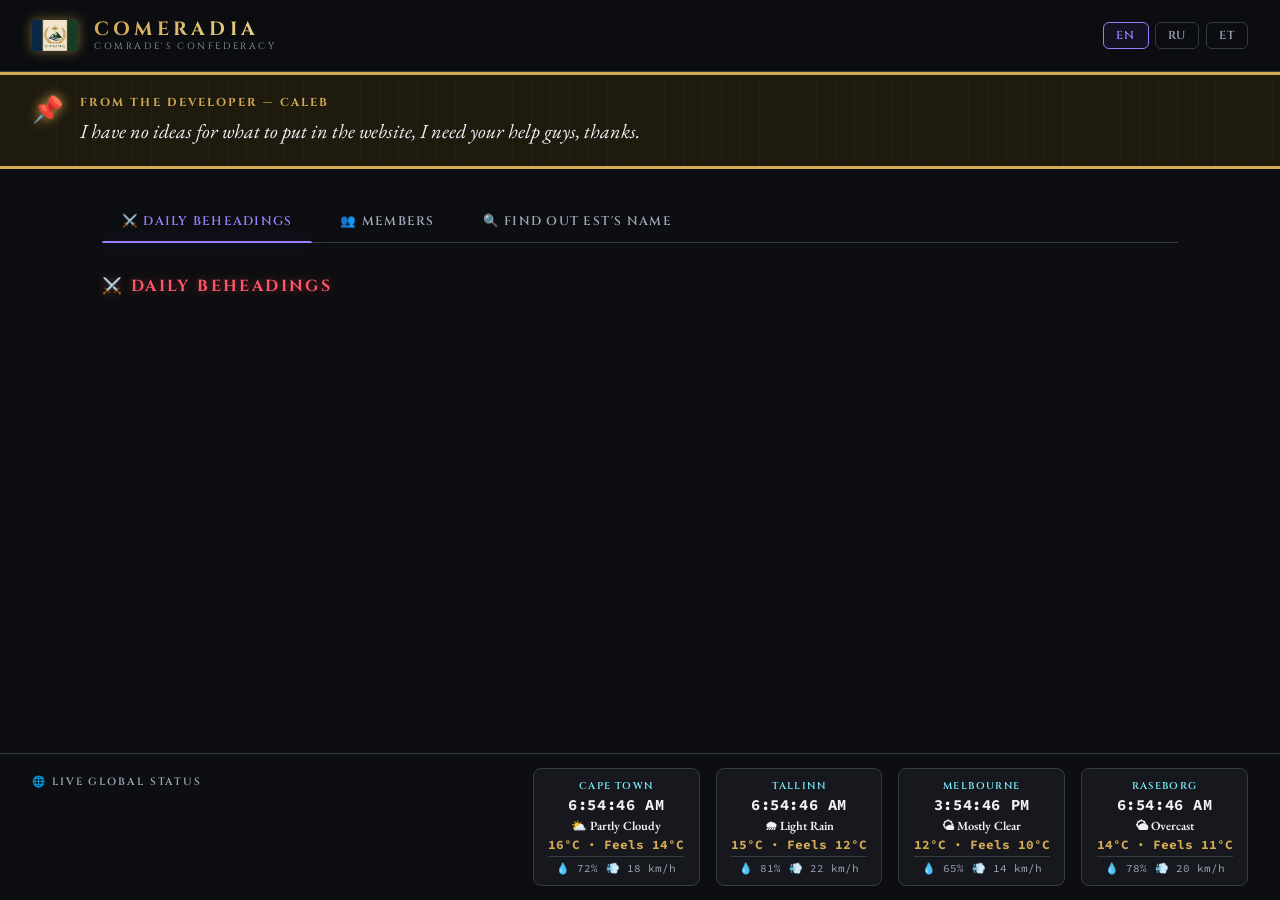
==== commit f65f7151: "Update 2.1" ====
--- a/index.html
+++ b/index.html
@@ -48,7 +48,6 @@
   <section id="tab-behead" class="tab-panel active" aria-label="Daily Beheadings">
     <div class="behead-header">
       <h2>⚔️ Daily Beheadings</h2>
-      <div id="behead-countdown" class="behead-countdown"></div>
     </div>
     <div class="behead-feed" id="beheading-feed"></div>
   </section>
--- a/style.css
+++ b/style.css
@@ -411,18 +411,6 @@
   padding: .15rem .55rem;
 }
 
-.behead-countdown {
-  font-family: 'Source Code Pro', monospace;
-  font-size: .85rem;
-  font-weight: 700;
-  letter-spacing: .08em;
-  color: var(--danger);
-  border: 1px solid rgba(255,85,102,.3);
-  background: rgba(255,85,102,.06);
-  border-radius: 6px;
-  padding: .35rem .9rem;
-  text-shadow: 0 0 8px rgba(255,85,102,.4);
-}
 
 .behead-feed {
   display: flex;
@@ -457,6 +445,12 @@
   filter: drop-shadow(0 0 4px rgba(255,85,102,.6));
 }
 
+.behead-body {
+  display: flex;
+  flex-direction: column;
+  gap: .2rem;
+}
+
 .behead-text {
   font-size: .98rem;
   color: var(--muted);
@@ -469,11 +463,11 @@
   letter-spacing: .04em;
 }
 
-.behead-time {
-  font-size: .7rem;
-  color: var(--muted);
-  font-family: 'Source Code Pro', monospace;
-  white-space: nowrap;
+.behead-ts {
+  font-size: .72rem;
+  color: var(--muted);
+  font-family: 'Source Code Pro', monospace;
+  opacity: .7;
 }
 
 /* ─── MEMBERS ────────────────────────────────────────────────────────────── */
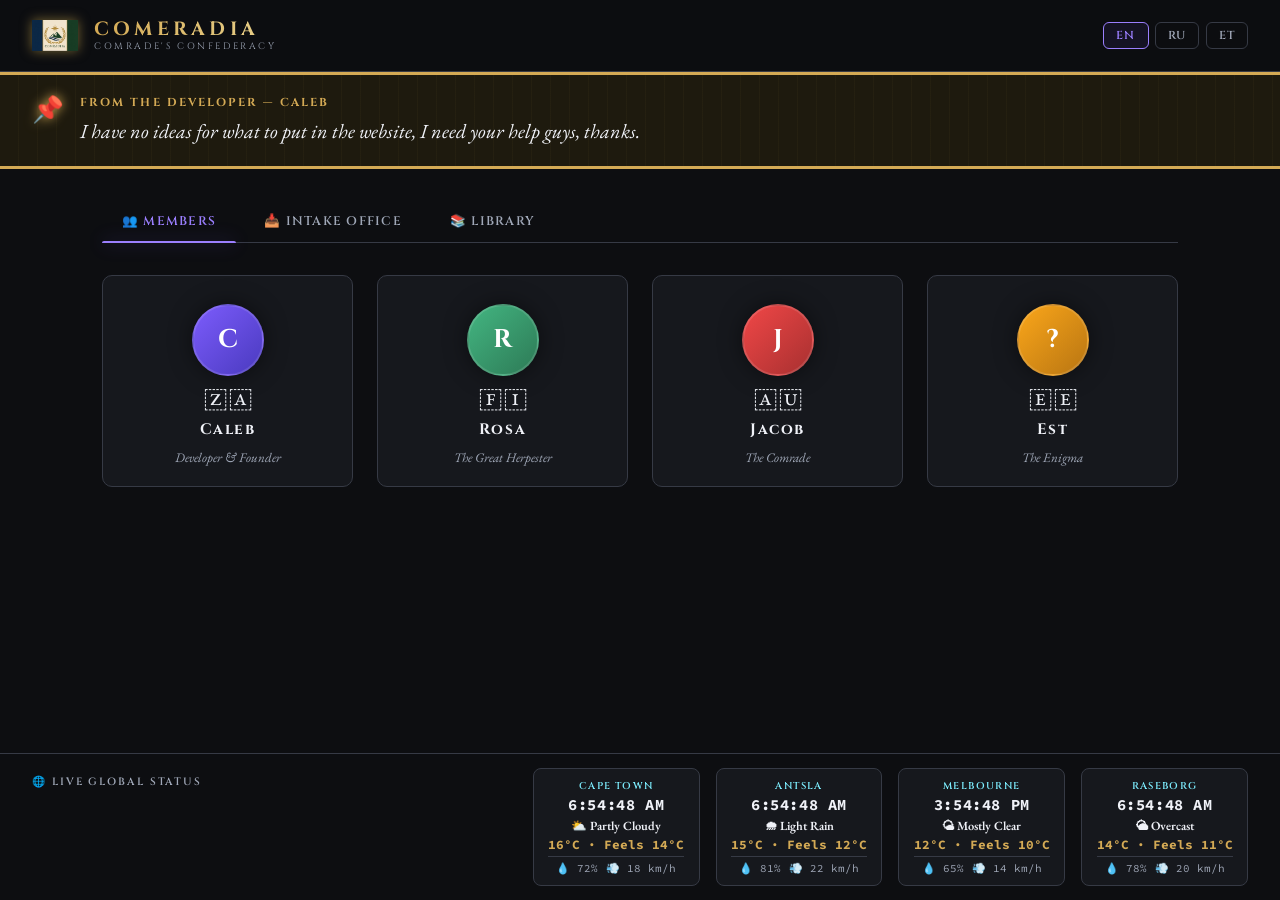
==== commit 7ccedae9: "removed unneccesay features, added upload feature" ====
--- a/index.html
+++ b/index.html
@@ -39,23 +39,14 @@
 <main>
 
   <nav class="tab-nav" aria-label="Sections">
-    <button class="tab-btn active" data-tab="tab-behead">⚔️ Daily Beheadings</button>
-    <button class="tab-btn"        data-tab="tab-members">👥 Members</button>
-    <button class="tab-btn"        data-tab="tab-vault">🔍 Find Out Est's Name</button>
+    <button class="tab-btn active" data-tab="tab-members">👥 Members</button>
+    <button class="tab-btn"        data-tab="tab-intake">📥 Intake Office</button>
+    <button class="tab-btn"        data-tab="tab-archive">📚 Library</button>
   </nav>
 
-  <!-- ── TAB 1: DAILY BEHEADINGS ──────────────────────────────────────── -->
-  <section id="tab-behead" class="tab-panel active" aria-label="Daily Beheadings">
-    <div class="behead-header">
-      <h2>⚔️ Daily Beheadings</h2>
-    </div>
-    <div class="behead-feed" id="beheading-feed"></div>
-  </section>
-
-  <!-- ── TAB 2: MEMBERS ───────────────────────────────────────────────── -->
-  <section id="tab-members" class="tab-panel" aria-label="Members">
+  <!-- ── TAB 1: MEMBERS ───────────────────────────────────────────────── -->
+  <section id="tab-members" class="tab-panel active" aria-label="Members">
     <div class="members-grid">
-
       <div class="member-card" data-member="Caleb">
         <div class="member-avatar" style="background: linear-gradient(135deg,#7c5cfc,#4a3abf)">C</div>
         <div class="member-flag">🇿🇦</div>
@@ -87,13 +78,19 @@
     </div>
   </section>
 
-  <!-- ── TAB 3: THE VAULT ──────────────────────────────────────────────── -->
-  <section id="tab-vault" class="tab-panel" aria-label="The Vault">
-    <div class="vault-terminal">
-      <div class="vault-icons" aria-hidden="true">🔒 ⚠️ 🔒 ⚠️ 🔒</div>
-      <div class="vault-title">Classified Data</div>
-      <div class="vault-sub">[ UNIQUE ESTONIAN FIRST NAME VAULT ]<br/>// SECURITY CLEARANCE: ULTRA-ENIGMA //</div>
-      <button id="btn-vault" class="btn-vault">⚡ Access Enigma Retrieval</button>
+  <!-- ── TAB 2: INTAKE OFFICE ────────────────────────────────────────── -->
+  <section id="tab-intake" class="tab-panel" aria-label="Intake Office">
+    <div class="intake-container" style="display: flex; flex-direction: column; align-items: center; justify-content: center; padding: 40px 20px; text-align: center;">
+      <h2 style="margin-bottom: 25px;">📥 Intake Office</h2>
+      <a href="https://forms.gle/A4mvK2NWsHBbTmQE8" target="_blank" class="btn-vault">⚡ Open Submission Portal</a>
+      </div>
+  </section>
+
+  <!-- ── TAB 3: LIBRARY ────────────────────────────────────────────────── -->
+  <section id="tab-archive" class="tab-panel" aria-label="Library">
+    <div class="archive-container">
+      <h2>📚 The Library</h2>
+      <div id="archive-list" class="archive-list">Loading archives...</div>
     </div>
   </section>
 
@@ -121,7 +118,7 @@
     </div>
 
     <div class="clock-item">
-      <span class="clock-city">Tallinn</span>
+      <span class="clock-city">Antsla</span>
       <span class="clock-time" id="clock-et">--:--:--</span>
       <span class="clock-condition">🌧 Light Rain</span>
       <span class="clock-temp">15°C · Feels 12°C</span>
@@ -150,3 +147,4 @@
 <script src="script.js"></script>
 </body>
 </html>
+
